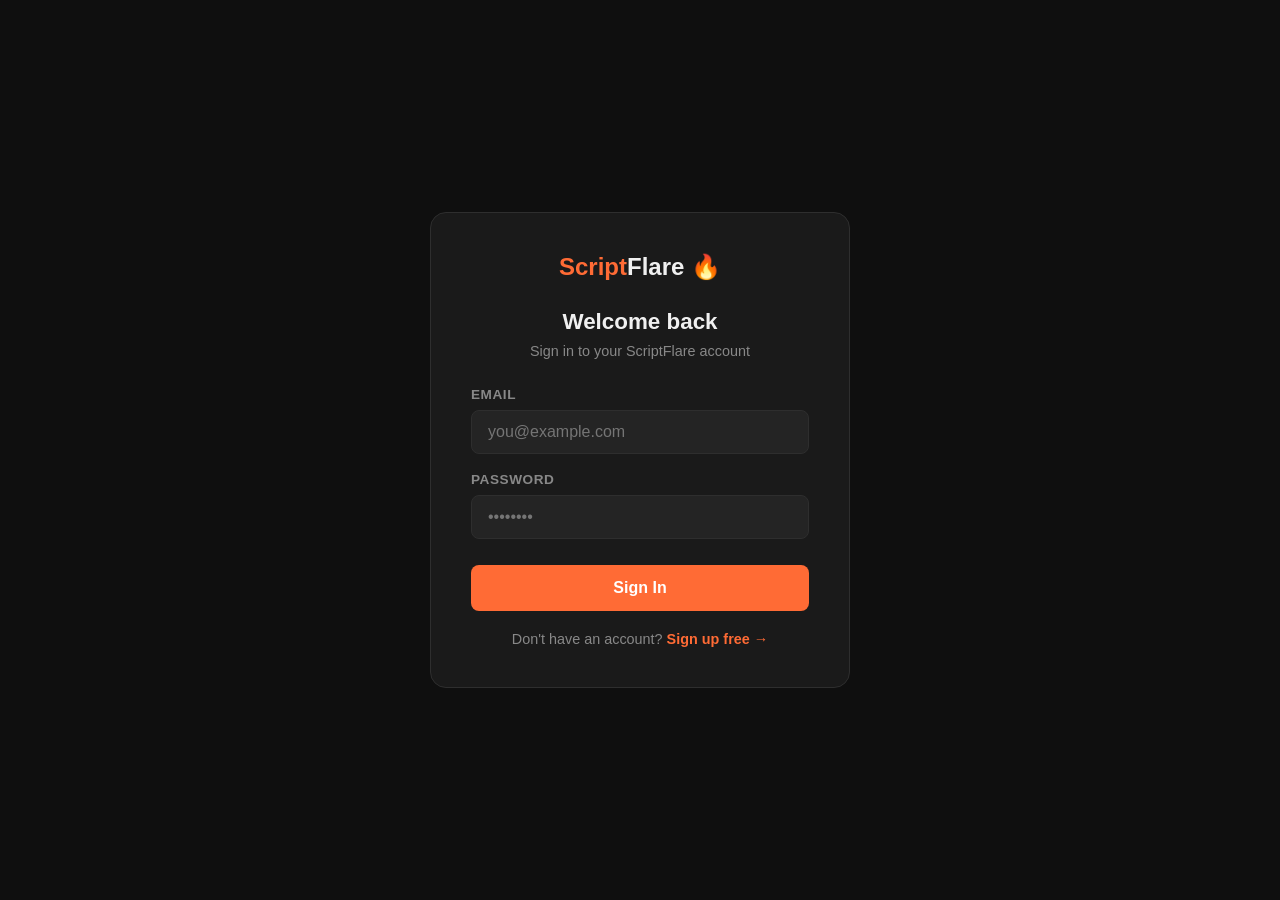
==== account.html @ d0fe1d40 "Add auth system and Autopilot dashboard - login.html: email/password sign-in with JWT, tier-aware re" ====
<!DOCTYPE html>
<html lang="en">
<head>
  <meta charset="UTF-8">
  <meta name="viewport" content="width=device-width, initial-scale=1.0">
  <title>Account — ScriptFlare</title>
  <link rel="stylesheet" href="account.css">
</head>
<body>

  <!-- Nav -->
  <nav class="account-nav">
    <div class="logo"><a href="index.html">Script<span>Flare</span> 🔥</a></div>
    <div class="nav-actions">
      <span class="tier-badge" id="tierBadge">free</span>
      <a href="index.html" class="btn-signout">← Generator</a>
      <button class="btn-signout" onclick="signOut()">Sign out</button>
    </div>
  </nav>

  <div class="account-layout">

    <!-- Welcome banner -->
    <div id="welcomeBanner" style="display:none; background:rgba(255,107,53,0.1); border:1px solid rgba(255,107,53,0.3); border-radius:10px; padding:14px 20px; margin-bottom:24px; color: var(--brand); font-weight:600;">
      🎉 Welcome to ScriptFlare! Your free account has 3 scripts to get started.
    </div>

    <!-- Plan & Upgrade -->
    <div class="account-section" id="planSection">
      <div class="section-title"><span class="section-icon">💳</span> Your Plan</div>

      <!-- Free tier -->
      <div id="freePlan">
        <p style="color:var(--text-muted); margin-bottom:20px; font-size:0.9rem;">You're on the <strong style="color:var(--text)">Free plan</strong>. Upgrade to unlock unlimited scripts, AI improvements, and Autopilot.</p>
        <div class="upgrade-grid">
          <div class="upgrade-card pro-card">
            <div class="plan-name" style="color:var(--pro)">Pro</div>
            <div class="plan-price" style="color:var(--pro)">$19<span>/mo</span></div>
            <ul>
              <li>Unlimited scripts</li>
              <li>AI Improve button</li>
              <li>All niches & tones</li>
              <li>Script history</li>
              <li>Priority generation</li>
            </ul>
            <button class="btn-upgrade pro" onclick="subscribe('pro')">Upgrade to Pro →</button>
          </div>
          <div class="upgrade-card autopilot-card">
            <div class="plan-name" style="color:var(--autopilot)">Autopilot</div>
            <div class="plan-price" style="color:var(--autopilot)">$49<span>/mo</span></div>
            <ul>
              <li>Everything in Pro</li>
              <li>Daily trending topics</li>
              <li>Channel analysis</li>
              <li>Auto-generate scripts</li>
              <li>Deliver to Notion</li>
            </ul>
            <button class="btn-upgrade autopilot" onclick="subscribe('autopilot')">Get Autopilot →</button>
          </div>
        </div>
      </div>

      <!-- Pro tier -->
      <div id="proPlan" style="display:none;">
        <p style="color:var(--text-muted); font-size:0.9rem; margin-bottom:12px;">You're on <strong style="color:var(--pro)">Pro</strong>. Want hands-free script delivery?</p>
        <button class="btn-upgrade autopilot" style="width:auto; padding:10px 20px;" onclick="subscribe('autopilot')">Upgrade to Autopilot ($49/mo) →</button>
      </div>

      <!-- Autopilot tier -->
      <div id="autopilotPlan" style="display:none;">
        <p style="color:var(--text-muted); font-size:0.9rem;">You're on <strong style="color:var(--autopilot)">Autopilot</strong> — the full ScriptFlare experience. 🚀</p>
      </div>
    </div>

    <!-- Autopilot Config (Autopilot only) -->
    <div class="account-section" id="autopilotSection">
      <div class="section-title">
        <span class="section-icon">🤖</span> Autopilot Settings
        <button class="btn-run" id="runNowBtn" onclick="runAutopilotNow()" style="margin-left:auto; font-size:0.85rem; padding:8px 16px;">▶ Run Now</button>
      </div>

      <div id="autopilotLocked" class="locked-overlay">
        <h3>🔒 Autopilot Plan Required</h3>
        <p>Autopilot automatically discovers trending topics, generates scripts, and delivers them to Notion on your schedule.</p>
        <button class="btn-locked" onclick="subscribe('autopilot')">Upgrade to Autopilot — $49/mo →</button>
      </div>

      <div id="autopilotForm" style="display:none;">
        <div class="config-grid">
          <div class="config-field">
            <label>Niche</label>
            <select id="cfgNiche">
              <option>personal finance</option>
              <option>investing</option>
              <option>health and fitness</option>
              <option>mindset and motivation</option>
              <option>technology</option>
              <option>business and entrepreneurship</option>
              <option>travel</option>
              <option>true crime</option>
              <option>history and education</option>
              <option>food and cooking</option>
            </select>
          </div>
          <div class="config-field">
            <label>Script Length (minutes)</label>
            <select id="cfgLength">
              <option value="5">5 minutes</option>
              <option value="8" selected>8 minutes</option>
              <option value="10">10 minutes</option>
              <option value="12">12 minutes</option>
              <option value="15">15 minutes</option>
            </select>
          </div>
          <div class="config-field">
            <label>Tone</label>
            <input type="text" id="cfgTone" value="educational and engaging" placeholder="educational and engaging">
          </div>
          <div class="config-field">
            <label>Daily Run Time (UTC)</label>
            <input type="time" id="cfgTime" value="08:00">
          </div>
        </div>

        <div class="config-field" style="margin-top:16px;">
          <label>Run on Days</label>
          <div class="day-checkboxes" id="dayCheckboxes">
            <label class="day-checkbox" data-day="0"><input type="checkbox"> Sun</label>
            <label class="day-checkbox checked" data-day="1"><input type="checkbox" checked> Mon</label>
            <label class="day-checkbox" data-day="2"><input type="checkbox"> Tue</label>
            <label class="day-checkbox checked" data-day="3"><input type="checkbox" checked> Wed</label>
            <label class="day-checkbox" data-day="4"><input type="checkbox"> Thu</label>
            <label class="day-checkbox checked" data-day="5"><input type="checkbox" checked> Fri</label>
            <label class="day-checkbox" data-day="6"><input type="checkbox"> Sat</label>
          </div>
        </div>

        <div class="toggle-row">
          <div>
            <div class="toggle-label">Enable Autopilot</div>
            <div class="toggle-desc">Scripts will be auto-generated on your schedule</div>
          </div>
          <label class="toggle-switch">
            <input type="checkbox" id="cfgEnabled">
            <span class="toggle-slider"></span>
          </label>
        </div>

        <button class="btn-save" onclick="saveAutopilotConfig()" id="saveConfigBtn">Save Autopilot Settings</button>
      </div>
    </div>

    <!-- Channel Analysis -->
    <div class="account-section" id="channelSection">
      <div class="section-title"><span class="section-icon">📺</span> Channel Analysis</div>

      <div id="channelLocked" class="locked-overlay">
        <h3>🔒 Autopilot Plan Required</h3>
        <p>Connect your YouTube channel so Autopilot can find topics that fit your style.</p>
        <button class="btn-locked" onclick="subscribe('autopilot')">Get Autopilot →</button>
      </div>

      <div id="channelForm" style="display:none;">
        <div class="config-field" style="margin-bottom:16px;">
          <label>Your YouTube Channel URL</label>
          <input type="url" id="channelUrl" placeholder="https://youtube.com/@YourChannel" style="max-width:480px;">
        </div>
        <div id="channelProfile" style="display:none; background:var(--surface2); border-radius:8px; padding:16px; margin-bottom:16px; font-size:0.88rem; color:var(--text-muted);"></div>
        <button class="btn-save" onclick="analyzeChannel()" id="analyzeBtn">🔍 Analyze Channel</button>
      </div>
    </div>

    <!-- Notion Delivery -->
    <div class="account-section" id="notionSection">
      <div class="section-title"><span class="section-icon">📝</span> Notion Delivery</div>

      <div id="notionLocked" class="locked-overlay">
        <h3>🔒 Autopilot Plan Required</h3>
        <p>Automatically deliver generated scripts to your Notion workspace.</p>
        <button class="btn-locked" onclick="subscribe('autopilot')">Get Autopilot →</button>
      </div>

      <div id="notionForm" class="notion-setup" style="display:none;">
        <div class="hint">
          To connect Notion: <a href="https://www.notion.so/my-integrations" target="_blank">Create an integration</a>, copy the Internal Integration Token, then share a page with that integration and paste the page ID below.<br>
          Page ID = last 32 characters of the page URL (e.g. <code style="color:var(--brand)">notion.so/MyPage-<strong>abc123...</strong></code>)
        </div>
        <div class="config-field">
          <label>Notion Integration Token</label>
          <input type="password" id="notionToken" placeholder="secret_xxxxxxxxxxxx">
        </div>
        <div class="config-field">
          <label>Notion Page ID</label>
          <input type="text" id="notionPageId" placeholder="xxxxxxxxxxxxxxxxxxxxxxxxxxxxxxxx">
        </div>
        <div style="display:flex; align-items:center; gap:12px;">
          <button class="verify-btn" onclick="verifyNotion()">Verify Connection</button>
          <span class="verify-status" id="notionStatus"></span>
        </div>
        <button class="btn-save" onclick="saveNotionConfig()" id="saveNotionBtn">Save Notion Settings</button>
      </div>
    </div>

    <!-- Generated Scripts -->
    <div class="account-section">
      <div class="section-title"><span class="section-icon">📄</span> Generated Scripts</div>
      <div id="scriptsContainer">
        <div class="empty-state">Loading scripts…</div>
      </div>
    </div>

  </div><!-- /account-layout -->

  <div class="toast-msg" id="toastMsg"></div>

  <script>
    const API = 'https://scriptflare-backend-production.up.railway.app';
    let currentUser = null;
    let currentTier = 'free';

    function getToken() { return localStorage.getItem('sf_token'); }

    async function apiCall(path, method = 'GET', body = null) {
      const opts = {
        method,
        headers: {
          'Content-Type': 'application/json',
          Authorization: `Bearer ${getToken()}`,
        },
      };
      if (body) opts.body = JSON.stringify(body);
      const res = await fetch(`${API}${path}`, opts);
      const data = await res.json();
      if (!res.ok) throw new Error(data.error || 'Request failed');
      return data;
    }

    function showToast(msg, type = 'info') {
      const el = document.getElementById('toastMsg');
      el.textContent = msg;
      el.className = `toast-msg show ${type}`;
      setTimeout(() => el.classList.remove('show'), 3500);
    }

    function signOut() {
      localStorage.removeItem('sf_token');
      localStorage.removeItem('sf_user');
      localStorage.removeItem('sf_pro');
      window.location.href = 'login.html';
    }

    function setTierUI(tier) {
      currentTier = tier;
      const badge = document.getElementById('tierBadge');
      badge.textContent = tier;
      badge.className = `tier-badge ${tier}`;

      // Plan section
      document.getElementById('freePlan').style.display = tier === 'free' ? 'block' : 'none';
      document.getElementById('proPlan').style.display = tier === 'pro' ? 'block' : 'none';
      document.getElementById('autopilotPlan').style.display = tier === 'autopilot' ? 'block' : 'none';

      const isAutopilot = tier === 'autopilot';
      // Autopilot section
      document.getElementById('autopilotLocked').style.display = isAutopilot ? 'none' : 'block';
      document.getElementById('autopilotForm').style.display = isAutopilot ? 'block' : 'none';
      document.getElementById('runNowBtn').style.display = isAutopilot ? 'inline-block' : 'none';
      // Channel section
      document.getElementById('channelLocked').style.display = isAutopilot ? 'none' : 'block';
      document.getElementById('channelForm').style.display = isAutopilot ? 'block' : 'none';
      // Notion section
      document.getElementById('notionLocked').style.display = isAutopilot ? 'none' : 'block';
      document.getElementById('notionForm').style.display = isAutopilot ? 'block' : 'none';
    }

    async function loadUserData() {
      const token = getToken();
      if (!token) { window.location.href = 'login.html'; return; }

      try {
        const { user } = await apiCall('/auth/me');
        currentUser = user;
        setTierUI(user.tier);
        localStorage.setItem('sf_pro', user.tier !== 'free' ? '1' : '');
      } catch (err) {
        if (err.message.includes('Invalid') || err.message.includes('expired')) {
          window.location.href = 'login.html';
        }
      }
    }

    async function loadScripts() {
      const container = document.getElementById('scriptsContainer');
      try {
        const { scripts } = await apiCall('/api/autopilot/scripts?limit=20');
        if (!scripts || scripts.length === 0) {
          container.innerHTML = '<div class="empty-state">No scripts yet. Generate your first script on the <a href="index.html" style="color:var(--brand)">main page</a> or run Autopilot.</div>';
          return;
        }
        container.innerHTML = `
          <table class="scripts-table">
            <thead>
              <tr>
                <th>Topic</th>
                <th>Niche</th>
                <th>Source</th>
                <th>Delivered</th>
                <th>Date</th>
              </tr>
            </thead>
            <tbody>
              ${scripts.map(s => `
                <tr>
                  <td class="script-topic">${s.topic}</td>
                  <td style="color:var(--text-muted);font-size:0.82rem;">${s.niche}</td>
                  <td><span class="source-badge ${s.source}">${s.source}</span></td>
                  <td><span class="deliver-badge ${s.delivered_to || 'pending'}">${s.delivered_to || '—'}</span></td>
                  <td style="color:var(--text-muted);font-size:0.82rem;">${new Date(s.created_at).toLocaleDateString()}</td>
                </tr>
              `).join('')}
            </tbody>
          </table>`;
      } catch (err) {
        container.innerHTML = '<div class="empty-state">Could not load scripts.</div>';
      }
    }

    async function loadAutopilotConfig() {
      if (currentTier !== 'autopilot') return;
      try {
        const { config } = await apiCall('/api/autopilot/config');
        if (!config) return;

        document.getElementById('cfgNiche').value = config.niche || 'personal finance';
        document.getElementById('cfgLength').value = config.script_length || 8;
        document.getElementById('cfgTone').value = config.tone || '';
        document.getElementById('cfgTime').value = config.schedule_time || '08:00';
        document.getElementById('cfgEnabled').checked = config.enabled;

        const days = config.schedule_days || [1, 3, 5];
        document.querySelectorAll('#dayCheckboxes .day-checkbox').forEach(el => {
          const day = parseInt(el.dataset.day);
          const checked = days.includes(day);
          el.querySelector('input').checked = checked;
          el.classList.toggle('checked', checked);
        });

        if (config.notion_token) {
          document.getElementById('notionToken').value = config.notion_token;
          document.getElementById('notionPageId').value = config.notion_page_id || '';
        }
      } catch (err) {
        // No config yet, use defaults
      }
    }

    async function loadChannelProfile() {
      if (currentTier !== 'autopilot') return;
      try {
        const { channel_profile } = await apiCall('/api/channel/profile');
        if (channel_profile) {
          document.getElementById('channelUrl').value = channel_profile.youtube_channel_url;
          showChannelProfile(channel_profile);
        }
      } catch {}
    }

    function showChannelProfile(profile) {
      const el = document.getElementById('channelProfile');
      el.style.display = 'block';
      el.innerHTML = `
        <strong>Niche:</strong> ${profile.channel_niche || '—'}<br>
        <strong>Keywords:</strong> ${(profile.top_keywords || []).join(', ') || '—'}<br>
        <strong>Style:</strong> ${profile.style_notes || '—'}<br>
        <em style="color:var(--text-muted);font-size:0.8rem;">Last analyzed: ${profile.last_analyzed_at ? new Date(profile.last_analyzed_at).toLocaleDateString() : 'never'}</em>
      `;
    }

    // Day checkbox toggles
    document.querySelectorAll('#dayCheckboxes .day-checkbox').forEach(el => {
      el.addEventListener('click', () => {
        const input = el.querySelector('input');
        input.checked = !input.checked;
        el.classList.toggle('checked', input.checked);
      });
    });

    async function saveAutopilotConfig() {
      const btn = document.getElementById('saveConfigBtn');
      btn.disabled = true;
      btn.textContent = 'Saving…';

      const days = [];
      document.querySelectorAll('#dayCheckboxes .day-checkbox').forEach(el => {
        if (el.querySelector('input').checked) days.push(parseInt(el.dataset.day));
      });

      try {
        await apiCall('/api/autopilot/config', 'PUT', {
          niche: document.getElementById('cfgNiche').value,
          script_length: parseInt(document.getElementById('cfgLength').value),
          tone: document.getElementById('cfgTone').value,
          schedule_time: document.getElementById('cfgTime').value,
          schedule_days: days,
          enabled: document.getElementById('cfgEnabled').checked,
          notion_token: document.getElementById('notionToken').value || null,
          notion_page_id: document.getElementById('notionPageId').value || null,
        });
        showToast('✅ Settings saved!', 'success');
      } catch (err) {
        showToast('❌ ' + err.message, 'error');
      }

      btn.disabled = false;
      btn.textContent = 'Save Autopilot Settings';
    }

    async function saveNotionConfig() {
      // Merged into saveAutopilotConfig
      await saveAutopilotConfig();
    }

    async function verifyNotion() {
      const token = document.getElementById('notionToken').value;
      const pageId = document.getElementById('notionPageId').value;
      const statusEl = document.getElementById('notionStatus');

      if (!token || !pageId) {
        statusEl.textContent = 'Fill in both fields first';
        statusEl.className = 'verify-status err';
        return;
      }

      statusEl.textContent = 'Verifying…';
      statusEl.className = 'verify-status';

      try {
        const { valid, message } = await apiCall('/api/deliver/verify-notion', 'POST', {
          notion_token: token,
          notion_page_id: pageId,
        });
        statusEl.textContent = valid ? '✓ Connected!' : '✗ ' + message;
        statusEl.className = `verify-status ${valid ? 'ok' : 'err'}`;
      } catch (err) {
        statusEl.textContent = '✗ ' + err.message;
        statusEl.className = 'verify-status err';
      }
    }

    async function analyzeChannel() {
      const url = document.getElementById('channelUrl').value.trim();
      if (!url) { showToast('Enter your YouTube channel URL', 'error'); return; }

      const btn = document.getElementById('analyzeBtn');
      btn.disabled = true;
      btn.textContent = '🔍 Analyzing… (30-60s)';

      try {
        const { channel_profile } = await apiCall('/api/channel/analyze', 'POST', {
          youtube_channel_url: url,
        });
        showChannelProfile(channel_profile);
        showToast('✅ Channel analyzed!', 'success');
      } catch (err) {
        showToast('❌ ' + err.message, 'error');
      }

      btn.disabled = false;
      btn.textContent = '🔍 Analyze Channel';
    }

    async function subscribe(tier) {
      try {
        const { approval_url } = await apiCall('/billing/create-subscription', 'POST', { tier });
        window.open(approval_url, '_blank');
        showToast('💳 PayPal opened in new tab. Complete payment to activate.', 'info');
      } catch (err) {
        showToast('❌ ' + err.message, 'error');
      }
    }

    async function runAutopilotNow() {
      const btn = document.getElementById('runNowBtn');
      btn.disabled = true;
      btn.textContent = '⏳ Running…';
      showToast('🤖 Autopilot started — this may take 1-2 minutes…', 'info');

      try {
        const result = await apiCall('/api/autopilot/run', 'POST');
        if (result.success) {
          showToast(`✅ Done! ${result.scriptsCreated} script${result.scriptsCreated !== 1 ? 's' : ''} generated`, 'success');
          await loadScripts();
        } else {
          showToast('❌ ' + (result.error || 'Autopilot run failed'), 'error');
        }
      } catch (err) {
        showToast('❌ ' + err.message, 'error');
      }

      btn.disabled = false;
      btn.textContent = '▶ Run Now';
    }

    // Check for payment callback
    const params = new URLSearchParams(window.location.search);
    if (params.get('payment') === 'success') {
      showToast('🎉 Payment successful! Your tier will update shortly.', 'success');
    }
    if (params.get('welcome') === '1') {
      document.getElementById('welcomeBanner').style.display = 'block';
    }

    // Init
    (async () => {
      await loadUserData();
      await Promise.all([loadScripts(), loadAutopilotConfig(), loadChannelProfile()]);
    })();
  </script>
</body>
</html>
---- account.css ----
/* ScriptFlare Account Pages — Shared CSS */

:root {
  --brand: #ff6b35;
  --brand-dark: #e55a26;
  --bg: #0f0f0f;
  --surface: #1a1a1a;
  --surface2: #242424;
  --border: #2e2e2e;
  --text: #f0f0f0;
  --text-muted: #888;
  --success: #22c55e;
  --error: #ef4444;
  --pro: #a855f7;
  --autopilot: #3b82f6;
}

* { box-sizing: border-box; margin: 0; padding: 0; }

body {
  font-family: -apple-system, BlinkMacSystemFont, 'Segoe UI', sans-serif;
  background: var(--bg);
  color: var(--text);
  min-height: 100vh;
}

/* ── Auth Pages (login / signup) ── */
.auth-page {
  display: flex;
  align-items: center;
  justify-content: center;
  min-height: 100vh;
  padding: 24px;
}

.auth-card {
  background: var(--surface);
  border: 1px solid var(--border);
  border-radius: 16px;
  padding: 40px;
  width: 100%;
  max-width: 420px;
}

.auth-logo {
  text-align: center;
  margin-bottom: 28px;
}

.auth-logo a {
  font-size: 1.5rem;
  font-weight: 800;
  color: var(--brand);
  text-decoration: none;
}

.auth-logo span { color: var(--text); }

.auth-title {
  font-size: 1.4rem;
  font-weight: 700;
  text-align: center;
  margin-bottom: 8px;
}

.auth-subtitle {
  font-size: 0.9rem;
  color: var(--text-muted);
  text-align: center;
  margin-bottom: 28px;
}

.form-group {
  margin-bottom: 18px;
}

.form-group label {
  display: block;
  font-size: 0.85rem;
  font-weight: 600;
  color: var(--text-muted);
  margin-bottom: 8px;
  text-transform: uppercase;
  letter-spacing: 0.04em;
}

.form-group input {
  width: 100%;
  background: var(--surface2);
  border: 1px solid var(--border);
  border-radius: 8px;
  padding: 12px 16px;
  color: var(--text);
  font-size: 1rem;
  transition: border-color 0.2s;
  outline: none;
}

.form-group input:focus {
  border-color: var(--brand);
}

.btn-auth {
  width: 100%;
  background: var(--brand);
  color: white;
  border: none;
  border-radius: 8px;
  padding: 14px;
  font-size: 1rem;
  font-weight: 700;
  cursor: pointer;
  transition: background 0.2s;
  margin-top: 8px;
}

.btn-auth:hover { background: var(--brand-dark); }
.btn-auth:disabled { opacity: 0.5; cursor: not-allowed; }

.auth-switch {
  text-align: center;
  margin-top: 20px;
  font-size: 0.9rem;
  color: var(--text-muted);
}

.auth-switch a {
  color: var(--brand);
  text-decoration: none;
  font-weight: 600;
}

.auth-error {
  background: rgba(239, 68, 68, 0.1);
  border: 1px solid rgba(239, 68, 68, 0.3);
  border-radius: 8px;
  padding: 12px 16px;
  color: var(--error);
  font-size: 0.9rem;
  margin-bottom: 16px;
  display: none;
}

.auth-error.visible { display: block; }

/* ── Account Dashboard ── */
.account-nav {
  display: flex;
  align-items: center;
  justify-content: space-between;
  padding: 16px 32px;
  border-bottom: 1px solid var(--border);
  background: var(--surface);
  position: sticky;
  top: 0;
  z-index: 10;
}

.account-nav .logo a {
  font-size: 1.2rem;
  font-weight: 800;
  color: var(--brand);
  text-decoration: none;
}

.account-nav .logo span { color: var(--text); }

.nav-actions {
  display: flex;
  align-items: center;
  gap: 12px;
}

.tier-badge {
  padding: 4px 12px;
  border-radius: 20px;
  font-size: 0.75rem;
  font-weight: 700;
  text-transform: uppercase;
  letter-spacing: 0.06em;
}

.tier-badge.free { background: rgba(136,136,136,0.15); color: #888; }
.tier-badge.pro { background: rgba(168,85,247,0.15); color: var(--pro); }
.tier-badge.autopilot { background: rgba(59,130,246,0.15); color: var(--autopilot); }

.btn-signout {
  background: var(--surface2);
  border: 1px solid var(--border);
  border-radius: 6px;
  padding: 6px 14px;
  color: var(--text-muted);
  font-size: 0.85rem;
  cursor: pointer;
  text-decoration: none;
  transition: all 0.2s;
}

.btn-signout:hover { color: var(--text); border-color: #444; }

.account-layout {
  max-width: 900px;
  margin: 0 auto;
  padding: 40px 24px;
}

.account-section {
  background: var(--surface);
  border: 1px solid var(--border);
  border-radius: 12px;
  padding: 28px;
  margin-bottom: 24px;
}

.section-title {
  font-size: 1.1rem;
  font-weight: 700;
  margin-bottom: 20px;
  display: flex;
  align-items: center;
  gap: 10px;
}

.section-icon { font-size: 1.2rem; }

/* Upgrade cards */
.upgrade-grid {
  display: grid;
  grid-template-columns: 1fr 1fr;
  gap: 16px;
}

@media (max-width: 600px) { .upgrade-grid { grid-template-columns: 1fr; } }

.upgrade-card {
  background: var(--surface2);
  border: 1px solid var(--border);
  border-radius: 10px;
  padding: 20px;
  text-align: center;
  transition: border-color 0.2s;
}

.upgrade-card:hover { border-color: #555; }
.upgrade-card.pro-card { border-color: rgba(168,85,247,0.4); }
.upgrade-card.autopilot-card { border-color: rgba(59,130,246,0.4); }

.upgrade-card .plan-name {
  font-size: 1rem;
  font-weight: 700;
  margin-bottom: 4px;
}

.upgrade-card .plan-price {
  font-size: 1.8rem;
  font-weight: 800;
  margin: 8px 0;
}

.upgrade-card .plan-price span {
  font-size: 0.9rem;
  font-weight: 400;
  color: var(--text-muted);
}

.upgrade-card ul {
  list-style: none;
  text-align: left;
  font-size: 0.85rem;
  color: var(--text-muted);
  margin: 12px 0 16px;
  line-height: 2;
}

.upgrade-card ul li::before { content: '✓ '; color: var(--success); }

.btn-upgrade {
  width: 100%;
  border: none;
  border-radius: 8px;
  padding: 12px;
  font-size: 0.95rem;
  font-weight: 700;
  cursor: pointer;
  transition: opacity 0.2s;
}

.btn-upgrade:hover { opacity: 0.85; }
.btn-upgrade.pro { background: var(--pro); color: white; }
.btn-upgrade.autopilot { background: var(--autopilot); color: white; }

/* Autopilot config form */
.config-grid {
  display: grid;
  grid-template-columns: 1fr 1fr;
  gap: 16px;
}

@media (max-width: 600px) { .config-grid { grid-template-columns: 1fr; } }

.config-field label {
  display: block;
  font-size: 0.8rem;
  font-weight: 600;
  color: var(--text-muted);
  margin-bottom: 6px;
  text-transform: uppercase;
  letter-spacing: 0.04em;
}

.config-field input,
.config-field select {
  width: 100%;
  background: var(--surface2);
  border: 1px solid var(--border);
  border-radius: 6px;
  padding: 10px 12px;
  color: var(--text);
  font-size: 0.9rem;
  outline: none;
  transition: border-color 0.2s;
}

.config-field input:focus,
.config-field select:focus { border-color: var(--brand); }

.day-checkboxes {
  display: flex;
  gap: 8px;
  flex-wrap: wrap;
}

.day-checkbox {
  display: flex;
  align-items: center;
  gap: 6px;
  background: var(--surface2);
  border: 1px solid var(--border);
  border-radius: 6px;
  padding: 6px 12px;
  font-size: 0.85rem;
  cursor: pointer;
  transition: all 0.15s;
}

.day-checkbox input { display: none; }
.day-checkbox.checked { background: rgba(255,107,53,0.15); border-color: var(--brand); color: var(--brand); }

.btn-save {
  background: var(--brand);
  color: white;
  border: none;
  border-radius: 8px;
  padding: 12px 24px;
  font-size: 0.95rem;
  font-weight: 700;
  cursor: pointer;
  transition: background 0.2s;
  margin-top: 16px;
}

.btn-save:hover { background: var(--brand-dark); }
.btn-save:disabled { opacity: 0.5; cursor: not-allowed; }

.btn-run {
  background: var(--autopilot);
  color: white;
  border: none;
  border-radius: 8px;
  padding: 12px 24px;
  font-size: 0.95rem;
  font-weight: 700;
  cursor: pointer;
  transition: opacity 0.2s;
  margin-left: 12px;
}

.btn-run:hover { opacity: 0.85; }
.btn-run:disabled { opacity: 0.5; cursor: not-allowed; }

/* Enabled toggle */
.toggle-row {
  display: flex;
  align-items: center;
  justify-content: space-between;
  padding: 14px 0;
  border-top: 1px solid var(--border);
  margin-top: 16px;
}

.toggle-label { font-weight: 600; font-size: 0.95rem; }
.toggle-desc { font-size: 0.82rem; color: var(--text-muted); }

.toggle-switch {
  position: relative;
  width: 48px;
  height: 26px;
  flex-shrink: 0;
}

.toggle-switch input { display: none; }

.toggle-slider {
  position: absolute;
  inset: 0;
  background: var(--border);
  border-radius: 26px;
  cursor: pointer;
  transition: background 0.2s;
}

.toggle-slider::before {
  content: '';
  position: absolute;
  width: 20px;
  height: 20px;
  background: white;
  border-radius: 50%;
  top: 3px;
  left: 3px;
  transition: transform 0.2s;
}

.toggle-switch input:checked + .toggle-slider { background: var(--autopilot); }
.toggle-switch input:checked + .toggle-slider::before { transform: translateX(22px); }

/* Scripts table */
.scripts-table {
  width: 100%;
  border-collapse: collapse;
  font-size: 0.88rem;
}

.scripts-table th {
  text-align: left;
  padding: 10px 12px;
  color: var(--text-muted);
  font-size: 0.75rem;
  text-transform: uppercase;
  letter-spacing: 0.05em;
  border-bottom: 1px solid var(--border);
}

.scripts-table td {
  padding: 12px 12px;
  border-bottom: 1px solid var(--border);
  vertical-align: top;
}

.scripts-table tr:last-child td { border-bottom: none; }
.scripts-table tr:hover td { background: var(--surface2); }

.script-topic { font-weight: 600; max-width: 280px; }
.script-topic a { color: var(--brand); text-decoration: none; }
.script-topic a:hover { text-decoration: underline; }

.source-badge {
  padding: 2px 8px;
  border-radius: 4px;
  font-size: 0.72rem;
  font-weight: 700;
}

.source-badge.manual { background: rgba(136,136,136,0.15); color: #888; }
.source-badge.autopilot { background: rgba(59,130,246,0.15); color: var(--autopilot); }

.deliver-badge {
  padding: 2px 8px;
  border-radius: 4px;
  font-size: 0.72rem;
  font-weight: 600;
}

.deliver-badge.notion { background: rgba(255,255,255,0.08); color: #ccc; }
.deliver-badge.pending { background: rgba(255,107,53,0.1); color: var(--brand); }

.empty-state {
  text-align: center;
  padding: 40px 20px;
  color: var(--text-muted);
  font-size: 0.95rem;
}

/* Notion setup */
.notion-setup {
  display: flex;
  flex-direction: column;
  gap: 16px;
}

.notion-setup .hint {
  font-size: 0.82rem;
  color: var(--text-muted);
  line-height: 1.6;
}

.notion-setup .hint a { color: var(--brand); }

.verify-btn {
  background: var(--surface2);
  border: 1px solid var(--border);
  border-radius: 6px;
  padding: 8px 16px;
  color: var(--text);
  font-size: 0.85rem;
  cursor: pointer;
  transition: all 0.2s;
}

.verify-btn:hover { border-color: #555; }

.verify-status {
  font-size: 0.85rem;
  padding: 6px 0;
}

.verify-status.ok { color: var(--success); }
.verify-status.err { color: var(--error); }

/* Locked overlay */
.locked-overlay {
  text-align: center;
  padding: 32px 20px;
}

.locked-overlay h3 { font-size: 1.1rem; margin-bottom: 8px; }
.locked-overlay p { color: var(--text-muted); font-size: 0.9rem; margin-bottom: 16px; }

.btn-locked {
  background: var(--autopilot);
  color: white;
  border: none;
  border-radius: 8px;
  padding: 12px 24px;
  font-size: 0.95rem;
  font-weight: 700;
  cursor: pointer;
  text-decoration: none;
  display: inline-block;
}

.toast-msg {
  position: fixed;
  bottom: 24px;
  right: 24px;
  background: var(--surface2);
  border: 1px solid var(--border);
  border-radius: 10px;
  padding: 14px 20px;
  font-size: 0.9rem;
  z-index: 1000;
  transform: translateY(80px);
  opacity: 0;
  transition: all 0.3s;
  max-width: 320px;
}

.toast-msg.show { transform: translateY(0); opacity: 1; }
.toast-msg.success { border-color: var(--success); color: var(--success); }
.toast-msg.error { border-color: var(--error); color: var(--error); }
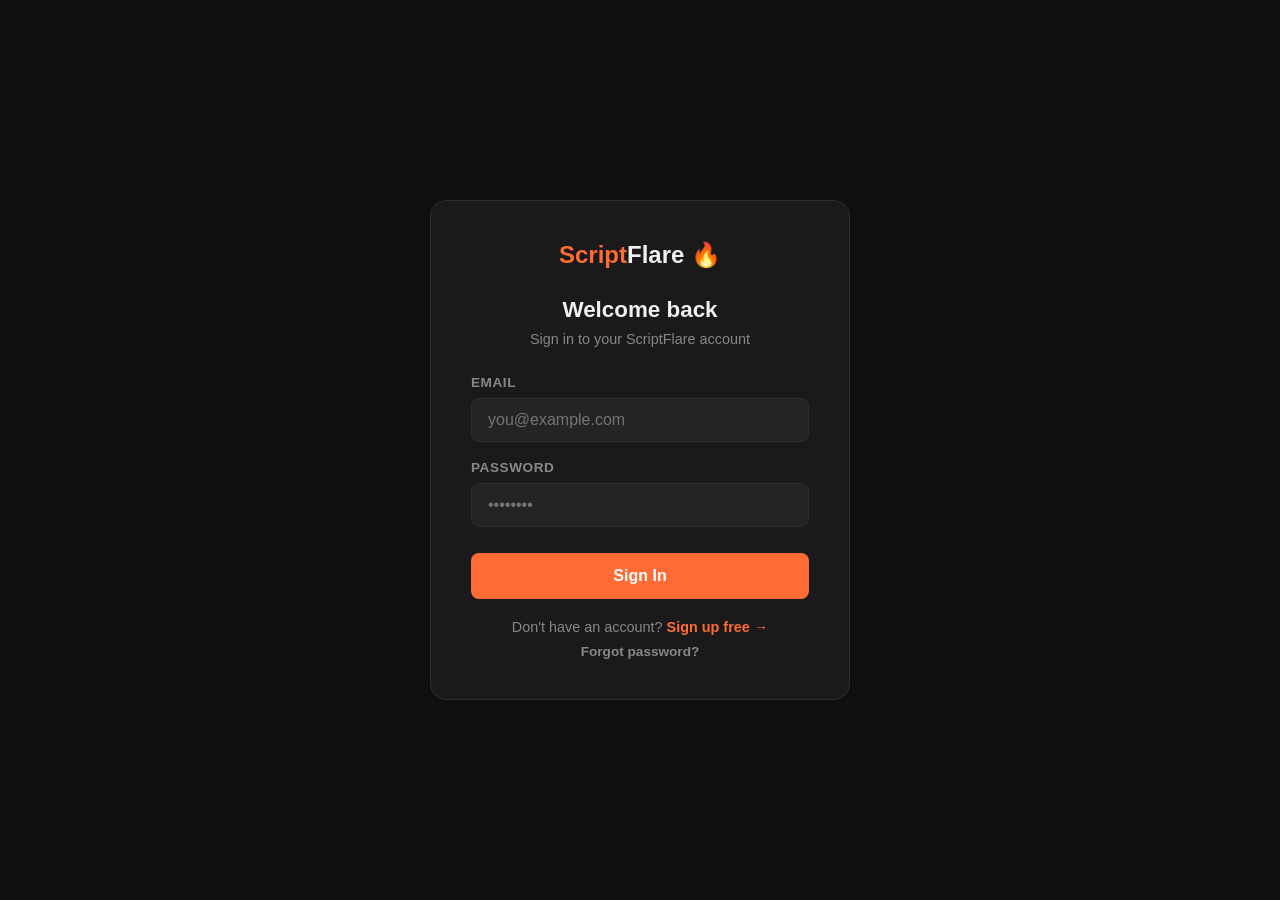
==== commit b1623262: "Add JWT refresh token support to prevent silent failures after 1-hour expiry - account.html: apiCall" ====
--- a/account.html
+++ b/account.html
@@ -63,12 +63,16 @@
       <!-- Pro tier -->
       <div id="proPlan" style="display:none;">
         <p style="color:var(--text-muted); font-size:0.9rem; margin-bottom:12px;">You're on <strong style="color:var(--pro)">Pro</strong>. Want hands-free script delivery?</p>
-        <button class="btn-upgrade autopilot" style="width:auto; padding:10px 20px;" onclick="subscribe('autopilot')">Upgrade to Autopilot ($49/mo) →</button>
+        <div style="display:flex; gap:12px; flex-wrap:wrap; align-items:center;">
+          <button class="btn-upgrade autopilot" style="width:auto; padding:10px 20px;" onclick="subscribe('autopilot')">Upgrade to Autopilot ($49/mo) →</button>
+          <a href="https://www.paypal.com/myaccount/autopay/" target="_blank" rel="noopener" style="font-size:0.82rem; color:var(--text-muted); text-decoration:underline;">Manage / cancel billing on PayPal ↗</a>
+        </div>
       </div>
 
       <!-- Autopilot tier -->
       <div id="autopilotPlan" style="display:none;">
-        <p style="color:var(--text-muted); font-size:0.9rem;">You're on <strong style="color:var(--autopilot)">Autopilot</strong> — the full ScriptFlare experience. 🚀</p>
+        <p style="color:var(--text-muted); font-size:0.9rem; margin-bottom:12px;">You're on <strong style="color:var(--autopilot)">Autopilot</strong> — the full ScriptFlare experience. 🚀</p>
+        <a href="https://www.paypal.com/myaccount/autopay/" target="_blank" rel="noopener" style="font-size:0.82rem; color:var(--text-muted); text-decoration:underline;">Manage / cancel billing on PayPal ↗</a>
       </div>
     </div>
 
@@ -205,11 +209,24 @@
     <div class="account-section">
       <div class="section-title"><span class="section-icon">📄</span> Generated Scripts</div>
       <div id="scriptsContainer">
-        <div class="empty-state">Loading scripts…</div>
+        <div class="empty-state" style="color:var(--text-muted);">⏳ Loading scripts…</div>
       </div>
     </div>
 
   </div><!-- /account-layout -->
+
+  <!-- Script viewer modal -->
+  <div id="scriptModal" style="display:none; position:fixed; inset:0; background:rgba(0,0,0,0.7); z-index:1000; overflow-y:auto; padding:20px;">
+    <div style="max-width:760px; margin:40px auto; background:var(--surface); border-radius:14px; padding:32px; position:relative;">
+      <button onclick="closeScriptModal()" style="position:absolute; top:16px; right:16px; background:none; border:none; color:var(--text-muted); font-size:1.4rem; cursor:pointer;">✕</button>
+      <h3 id="modalTopic" style="color:var(--brand); margin-bottom:20px; padding-right:32px;"></h3>
+      <div id="modalContent" style="white-space:pre-wrap; font-size:0.92rem; line-height:1.7; color:var(--text);"></div>
+      <div style="margin-top:20px; display:flex; gap:12px;">
+        <button onclick="copyModalScript()" style="background:var(--brand); color:#fff; border:none; padding:10px 20px; border-radius:8px; cursor:pointer; font-size:0.9rem;">📋 Copy Script</button>
+        <button onclick="closeScriptModal()" style="background:var(--surface2); color:var(--text); border:none; padding:10px 20px; border-radius:8px; cursor:pointer; font-size:0.9rem;">Close</button>
+      </div>
+    </div>
+  </div>
 
   <div class="toast-msg" id="toastMsg"></div>
 
@@ -220,7 +237,25 @@
 
     function getToken() { return localStorage.getItem('sf_token'); }
 
-    async function apiCall(path, method = 'GET', body = null) {
+    // Try to refresh the access token. Returns true on success.
+    async function tryRefreshToken() {
+      const rt = localStorage.getItem('sf_refresh_token');
+      if (!rt) return false;
+      try {
+        const res = await fetch(`${API}/auth/refresh`, {
+          method: 'POST',
+          headers: { 'Content-Type': 'application/json' },
+          body: JSON.stringify({ refresh_token: rt }),
+        });
+        if (!res.ok) return false;
+        const d = await res.json();
+        localStorage.setItem('sf_token', d.token);
+        if (d.refresh_token) localStorage.setItem('sf_refresh_token', d.refresh_token);
+        return true;
+      } catch { return false; }
+    }
+
+    async function apiCall(path, method = 'GET', body = null, _retrying = false) {
       const opts = {
         method,
         headers: {
@@ -230,6 +265,12 @@
       };
       if (body) opts.body = JSON.stringify(body);
       const res = await fetch(`${API}${path}`, opts);
+      if (res.status === 401 && !_retrying) {
+        const refreshed = await tryRefreshToken();
+        if (refreshed) return apiCall(path, method, body, true);
+        signOut(); // refresh failed — force re-login
+        return;
+      }
       const data = await res.json();
       if (!res.ok) throw new Error(data.error || 'Request failed');
       return data;
@@ -244,6 +285,7 @@
 
     function signOut() {
       localStorage.removeItem('sf_token');
+      localStorage.removeItem('sf_refresh_token');
       localStorage.removeItem('sf_user');
       localStorage.removeItem('sf_pro');
       window.location.href = 'login.html';
@@ -289,14 +331,19 @@
       }
     }
 
+    // Script cache for modal viewer
+    const _scriptCache = {};
+
     async function loadScripts() {
       const container = document.getElementById('scriptsContainer');
       try {
         const { scripts } = await apiCall('/api/autopilot/scripts?limit=20');
         if (!scripts || scripts.length === 0) {
-          container.innerHTML = '<div class="empty-state">No scripts yet. Generate your first script on the <a href="index.html" style="color:var(--brand)">main page</a> or run Autopilot.</div>';
+          container.innerHTML = '<div class="empty-state">No scripts yet — generate your first on the <a href="index.html" style="color:var(--brand)">main page</a> or run Autopilot. Scripts you generate while logged in are saved here automatically.</div>';
           return;
         }
+        // Cache scripts for modal
+        scripts.forEach(s => { _scriptCache[s.id] = s; });
         container.innerHTML = `
           <table class="scripts-table">
             <thead>
@@ -306,16 +353,18 @@
                 <th>Source</th>
                 <th>Delivered</th>
                 <th>Date</th>
+                <th></th>
               </tr>
             </thead>
             <tbody>
               ${scripts.map(s => `
                 <tr>
-                  <td class="script-topic">${s.topic}</td>
-                  <td style="color:var(--text-muted);font-size:0.82rem;">${s.niche}</td>
+                  <td class="script-topic">${escapeHtml(s.topic)}</td>
+                  <td style="color:var(--text-muted);font-size:0.82rem;">${escapeHtml(s.niche)}</td>
                   <td><span class="source-badge ${s.source}">${s.source}</span></td>
                   <td><span class="deliver-badge ${s.delivered_to || 'pending'}">${s.delivered_to || '—'}</span></td>
                   <td style="color:var(--text-muted);font-size:0.82rem;">${new Date(s.created_at).toLocaleDateString()}</td>
+                  <td><button onclick="viewScript('${s.id}')" style="background:var(--surface2);border:none;padding:5px 10px;border-radius:6px;cursor:pointer;font-size:0.8rem;color:var(--brand);">View →</button></td>
                 </tr>
               `).join('')}
             </tbody>
@@ -324,6 +373,34 @@
         container.innerHTML = '<div class="empty-state">Could not load scripts.</div>';
       }
     }
+
+    function escapeHtml(str) {
+      return String(str).replace(/&/g,'&amp;').replace(/</g,'&lt;').replace(/>/g,'&gt;').replace(/"/g,'&quot;');
+    }
+
+    function viewScript(id) {
+      const s = _scriptCache[id];
+      if (!s) return;
+      document.getElementById('modalTopic').textContent = s.topic;
+      document.getElementById('modalContent').textContent = s.script_content;
+      document.getElementById('scriptModal').style.display = 'block';
+      document.body.style.overflow = 'hidden';
+    }
+
+    function closeScriptModal() {
+      document.getElementById('scriptModal').style.display = 'none';
+      document.body.style.overflow = '';
+    }
+
+    function copyModalScript() {
+      const content = document.getElementById('modalContent').textContent;
+      navigator.clipboard.writeText(content).then(() => showToast('📋 Copied to clipboard!', 'success'));
+    }
+
+    // Close modal on backdrop click
+    document.getElementById('scriptModal').addEventListener('click', (e) => {
+      if (e.target === document.getElementById('scriptModal')) closeScriptModal();
+    });
 
     async function loadAutopilotConfig() {
       if (currentTier !== 'autopilot') return;
@@ -483,31 +560,71 @@
       const btn = document.getElementById('runNowBtn');
       btn.disabled = true;
       btn.textContent = '⏳ Running…';
-      showToast('🤖 Autopilot started — this may take 1-2 minutes…', 'info');
-
-      try {
-        const result = await apiCall('/api/autopilot/run', 'POST');
+      showToast('🤖 Autopilot started — generating scripts, this takes 1-2 min…', 'info');
+
+      // 3-minute timeout guard
+      const controller = new AbortController();
+      const timeout = setTimeout(() => controller.abort(), 180000);
+
+      try {
+        const res = await fetch(`${API}/api/autopilot/run`, {
+          method: 'POST',
+          headers: { 'Content-Type': 'application/json', Authorization: `Bearer ${getToken()}` },
+          signal: controller.signal,
+        });
+        clearTimeout(timeout);
+        const result = await res.json();
         if (result.success) {
-          showToast(`✅ Done! ${result.scriptsCreated} script${result.scriptsCreated !== 1 ? 's' : ''} generated`, 'success');
+          const n = result.scriptsCreated;
+          showToast(`✅ Done! ${n} script${n !== 1 ? 's' : ''} generated${result.deliveredTo ? ' & sent to Notion' : ''}`, 'success');
           await loadScripts();
         } else {
           showToast('❌ ' + (result.error || 'Autopilot run failed'), 'error');
         }
       } catch (err) {
-        showToast('❌ ' + err.message, 'error');
+        clearTimeout(timeout);
+        if (err.name === 'AbortError') {
+          showToast('⏱ Autopilot is still running — check your scripts in a minute', 'info');
+        } else {
+          showToast('❌ ' + err.message, 'error');
+        }
       }
 
       btn.disabled = false;
       btn.textContent = '▶ Run Now';
     }
 
-    // Check for payment callback
+    // Poll for tier upgrade after PayPal payment return
+    async function pollForTierUpgrade(maxAttempts = 10) {
+      for (let i = 0; i < maxAttempts; i++) {
+        await new Promise(r => setTimeout(r, 3000)); // wait 3s between polls
+        try {
+          const { user } = await apiCall('/auth/me');
+          if (user && user.tier !== 'free') {
+            setTierUI(user.tier);
+            localStorage.setItem('sf_pro', '1');
+            showToast(`🚀 You're now on ${user.tier.charAt(0).toUpperCase() + user.tier.slice(1)}!`, 'success');
+            return; // done
+          }
+        } catch {}
+      }
+      showToast('Tier still updating — refresh the page in a moment.', 'info');
+    }
+
+    // Check for payment callback and upgrade hints
     const params = new URLSearchParams(window.location.search);
     if (params.get('payment') === 'success') {
-      showToast('🎉 Payment successful! Your tier will update shortly.', 'success');
+      showToast('🎉 Payment received! Activating your plan…', 'success');
+      setTimeout(() => pollForTierUpgrade(), 2000);
     }
     if (params.get('welcome') === '1') {
       document.getElementById('welcomeBanner').style.display = 'block';
+    }
+    // Auto-trigger upgrade after signup redirect (e.g. signup.html?plan=pro)
+    const upgradePlan = params.get('upgrade');
+    if (upgradePlan && (upgradePlan === 'pro' || upgradePlan === 'autopilot')) {
+      // Wait for user data to load, then open PayPal
+      setTimeout(() => subscribe(upgradePlan), 1200);
     }
 
     // Init
